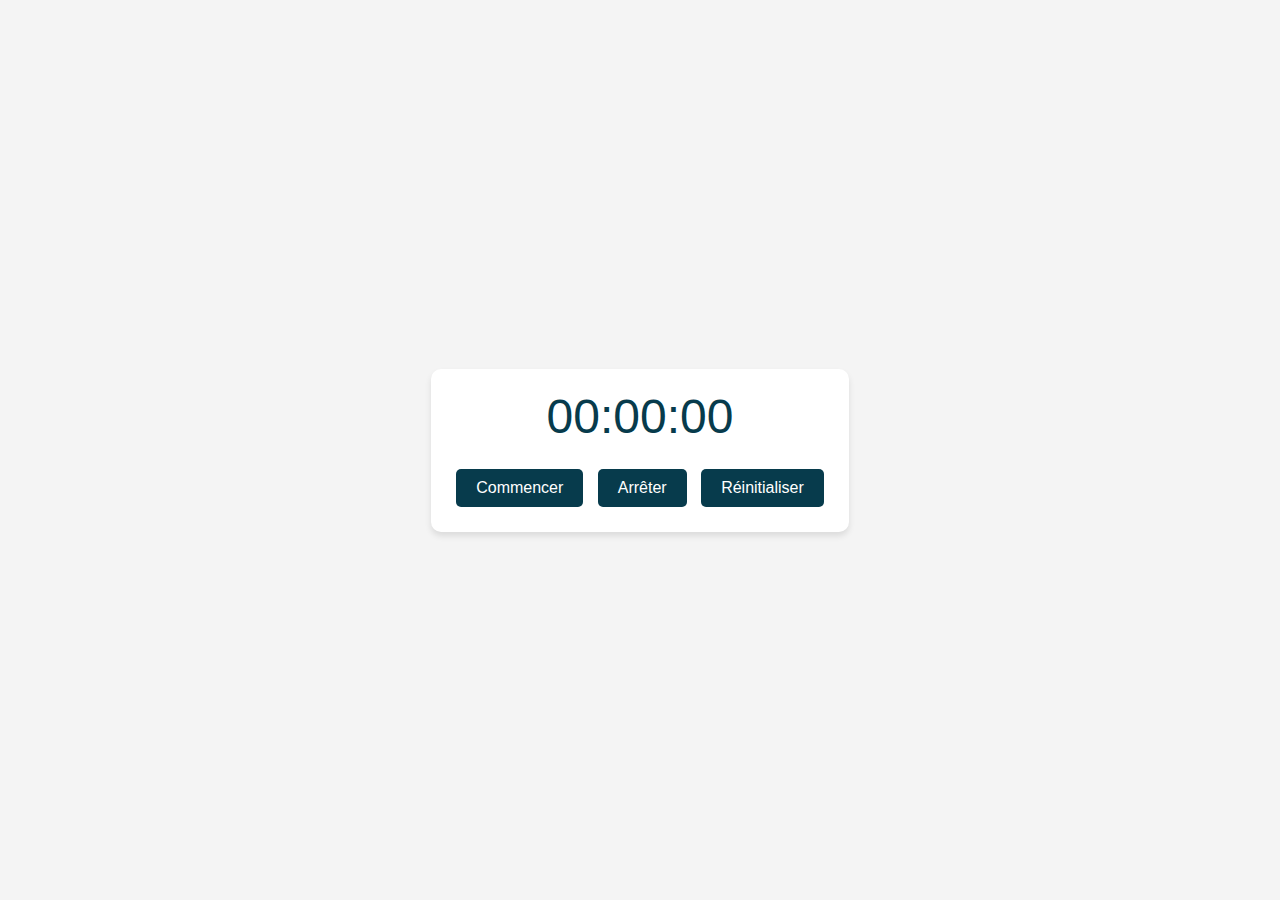
==== chronometre.html @ d6bf038a "V2 et Chrono" ====
<!DOCTYPE html>
<html lang="fr">

<head>
    <meta charset="UTF-8">
    <meta name="viewport" content="width=device-width, initial-scale=1.0">
    <title>Chronomètre</title>

    <style>
        body {
            font-family: Arial, sans-serif;
            display: flex;
            justify-content: center;
            align-items: center;
            height: 100vh;
            margin: 0;
            background-color: #f4f4f4;
            color: #073B4C;
        }
        .chronometre {
            text-align: center;
            background: #fff;
            padding: 20px;
            border-radius: 10px;
            box-shadow: 0 4px 6px rgba(0, 0, 0, 0.1);
        }
        .time {
            font-size: 48px;
            margin-bottom: 20px;
        }
        .buttons button {
            font-size: 16px;
            padding: 10px 20px;
            margin: 5px;
            border: none;
            border-radius: 5px;
            cursor: pointer;
            background: #073B4C;
            color: #fff;
            transition: background 0.3s ease;
        }
        .buttons button:hover {
            background: #0056b3;
        }
    </style>
    
</head>

<body>
    <div class="chronometre">
        <div class="time" id="time">00:00:00</div>
        <div class="buttons">
            <button id="start">Commencer</button>
            <button id="stop">Arrêter</button>
            <button id="reset">Réinitialiser</button>
        </div>
    </div>

    <script>
        let startTime;
        let elapsedTime = 0;
        let timerInterval;

        function timeToString(time) {
            const milliseconds = Math.floor((time % 1000) / 10).toString().padStart(2, '0');
            const seconds = Math.floor((time / 1000) % 60).toString().padStart(2, '0');
            const minutes = Math.floor((time / (1000 * 60)) % 60).toString().padStart(2, '0');
            return `${minutes}:${seconds}:${milliseconds}`;
        }

        function start() {
            startTime = Date.now() - elapsedTime;
            timerInterval = setInterval(() => {
                elapsedTime = Date.now() - startTime;
                document.getElementById('time').textContent = timeToString(elapsedTime);
            }, 10);
        }

        function stop() {
            clearInterval(timerInterval);
        }

        function reset() {
            clearInterval(timerInterval);
            elapsedTime = 0;
            document.getElementById('time').textContent = "00:00:00";
        }

        document.getElementById('start').addEventListener('click', start);
        document.getElementById('stop').addEventListener('click', stop);
        document.getElementById('reset').addEventListener('click', reset);
    </script>
</body>

</html>
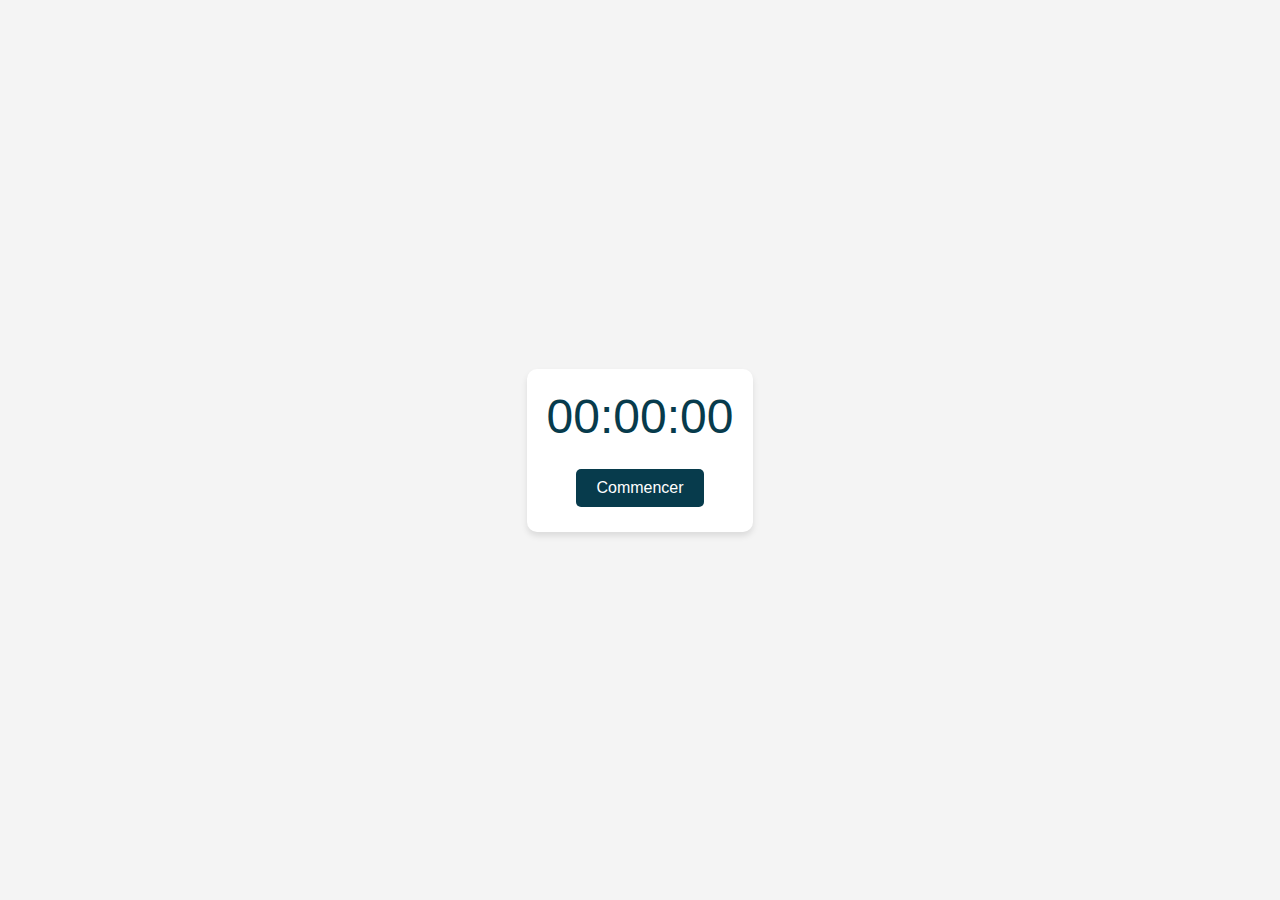
==== commit c6911323: "logo et billet de bonne qualité" ====
--- a/chronometre.html
+++ b/chronometre.html
@@ -51,8 +51,6 @@
         <div class="time" id="time">00:00:00</div>
         <div class="buttons">
             <button id="start">Commencer</button>
-            <button id="stop">Arrêter</button>
-            <button id="reset">Réinitialiser</button>
         </div>
     </div>
 
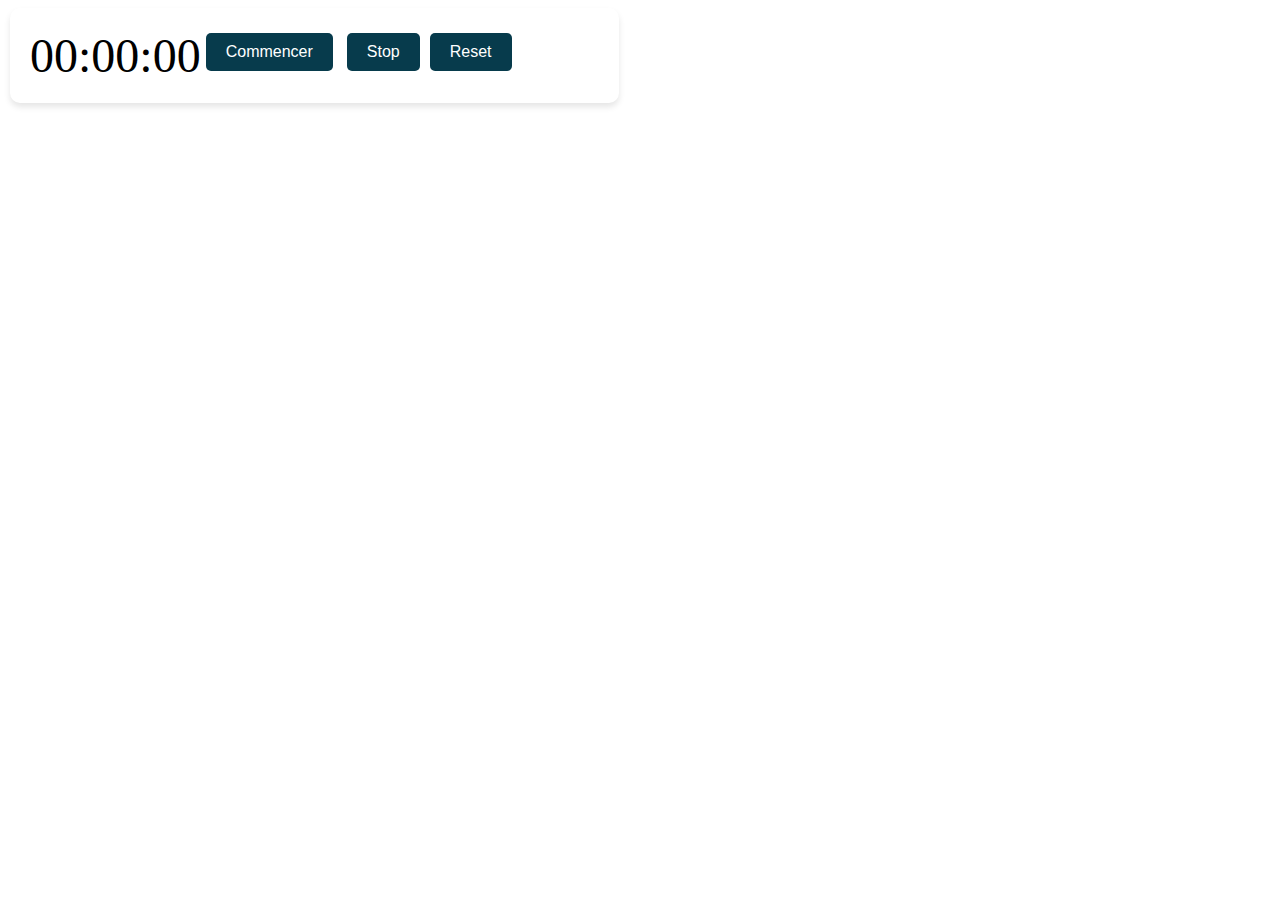
==== commit a2c686a4: "push" ====
--- a/chronometre.html
+++ b/chronometre.html
@@ -5,45 +5,7 @@
     <meta charset="UTF-8">
     <meta name="viewport" content="width=device-width, initial-scale=1.0">
     <title>Chronomètre</title>
-
-    <style>
-        body {
-            font-family: Arial, sans-serif;
-            display: flex;
-            justify-content: center;
-            align-items: center;
-            height: 100vh;
-            margin: 0;
-            background-color: #f4f4f4;
-            color: #073B4C;
-        }
-        .chronometre {
-            text-align: center;
-            background: #fff;
-            padding: 20px;
-            border-radius: 10px;
-            box-shadow: 0 4px 6px rgba(0, 0, 0, 0.1);
-        }
-        .time {
-            font-size: 48px;
-            margin-bottom: 20px;
-        }
-        .buttons button {
-            font-size: 16px;
-            padding: 10px 20px;
-            margin: 5px;
-            border: none;
-            border-radius: 5px;
-            cursor: pointer;
-            background: #073B4C;
-            color: #fff;
-            transition: background 0.3s ease;
-        }
-        .buttons button:hover {
-            background: #0056b3;
-        }
-    </style>
-    
+    <link rel="stylesheet" href="chrnonometre.css">
 </head>
 
 <body>
@@ -51,6 +13,10 @@
         <div class="time" id="time">00:00:00</div>
         <div class="buttons">
             <button id="start">Commencer</button>
+            <button id="stop">Stop</button>
+        </div>
+        <div class="buttons">
+            <button id="reset">Reset</button>
         </div>
     </div>
 
--- a/chrnonometre.css
+++ b/chrnonometre.css
@@ -0,0 +1,31 @@
+.chronometre {
+    width: 45%;
+    margin: 2px;
+    display: flex;
+    flex-direction: row;
+    text-align: center;
+    background: #fff;
+    padding: 20px;
+    border-radius: 10px;
+    box-shadow: 0 4px 6px rgba(0, 0, 0, 0.1);
+}
+.time {
+    font-size: 48px;
+}
+.buttons button {
+    font-size: 16px;
+    padding: 10px 20px;
+    margin: 5px;
+    border: none;
+    border-radius: 5px;
+    cursor: pointer;
+    background: #073B4C;
+    color: #fff;
+    transition: background 0.3s ease;
+}
+.buttons button:hover {
+    background: #0056b3;
+}
+#reset{
+    width: auto;
+}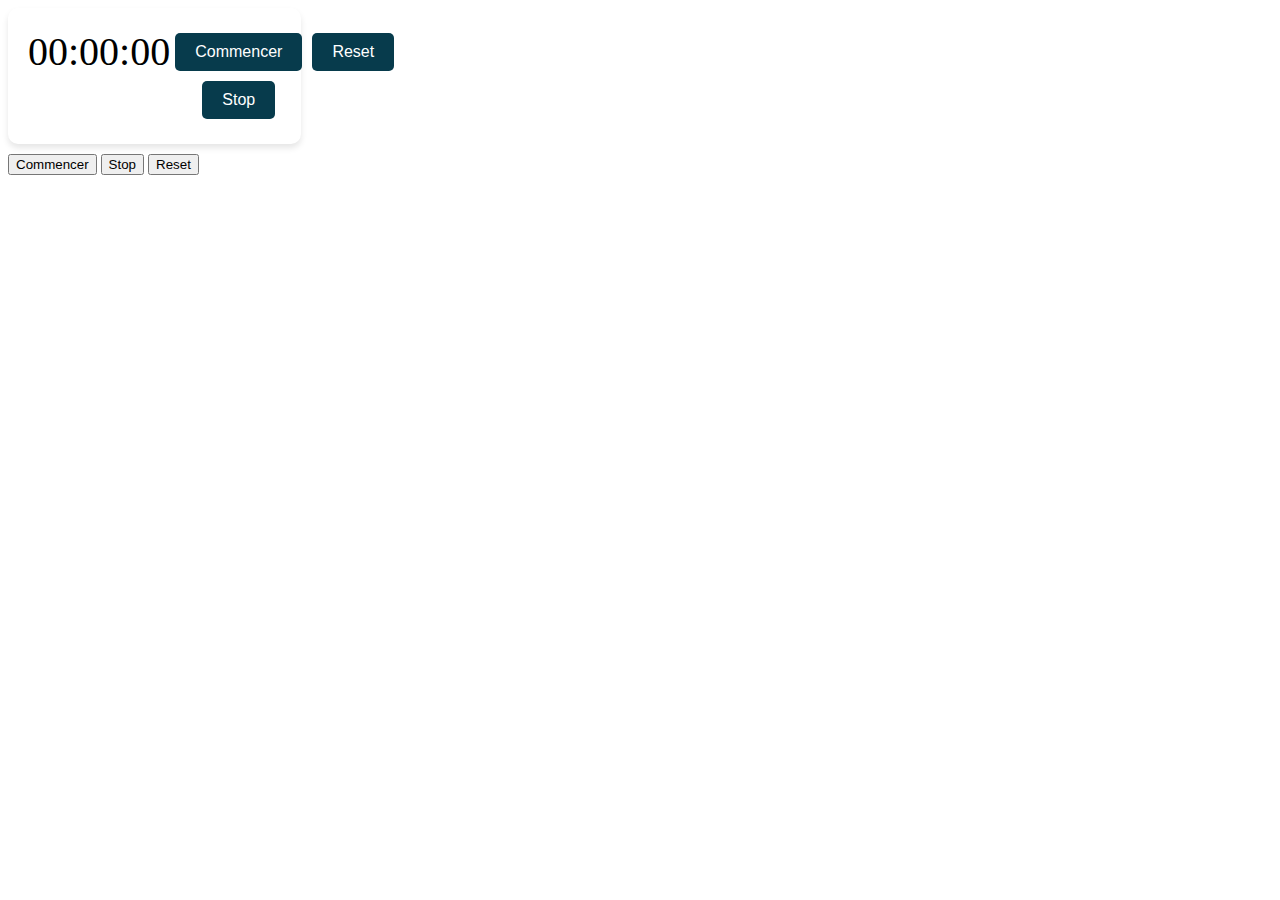
==== commit e1b24634: "jeu" ====
--- a/chronometre.html
+++ b/chronometre.html
@@ -12,11 +12,11 @@
     <div class="chronometre">
         <div class="time" id="time">00:00:00</div>
         <div class="buttons">
-            <button id="start">Commencer</button>
-            <button id="stop">Stop</button>
+            <button class="boutton" id="start">Commencer</button>
+            <button class="boutton" id="stop">Stop</button>
         </div>
         <div class="buttons">
-            <button id="reset">Reset</button>
+            <button class="boutton" id="reset">Reset</button>
         </div>
     </div>
 
@@ -54,6 +54,17 @@
         document.getElementById('stop').addEventListener('click', stop);
         document.getElementById('reset').addEventListener('click', reset);
     </script>
+
+
+
+
+<div class="buttons">
+    <button id="start">Commencer</button>
+    <button id="stop">Stop</button>
+    <button id="reset">Reset</button>
+</div>
+
+
 </body>
 
 </html>
--- a/chrnonometre.css
+++ b/chrnonometre.css
@@ -1,6 +1,7 @@
 .chronometre {
-    width: 45%;
-    margin: 2px;
+    width: 20%;
+    margin-left: 0px;
+    margin-bottom: 10px;
     display: flex;
     flex-direction: row;
     text-align: center;
@@ -10,9 +11,9 @@
     box-shadow: 0 4px 6px rgba(0, 0, 0, 0.1);
 }
 .time {
-    font-size: 48px;
+    font-size: 2.5rem;
 }
-.buttons button {
+.boutton {
     font-size: 16px;
     padding: 10px 20px;
     margin: 5px;
@@ -23,7 +24,7 @@
     color: #fff;
     transition: background 0.3s ease;
 }
-.buttons button:hover {
+.boutton:hover {
     background: #0056b3;
 }
 #reset{
